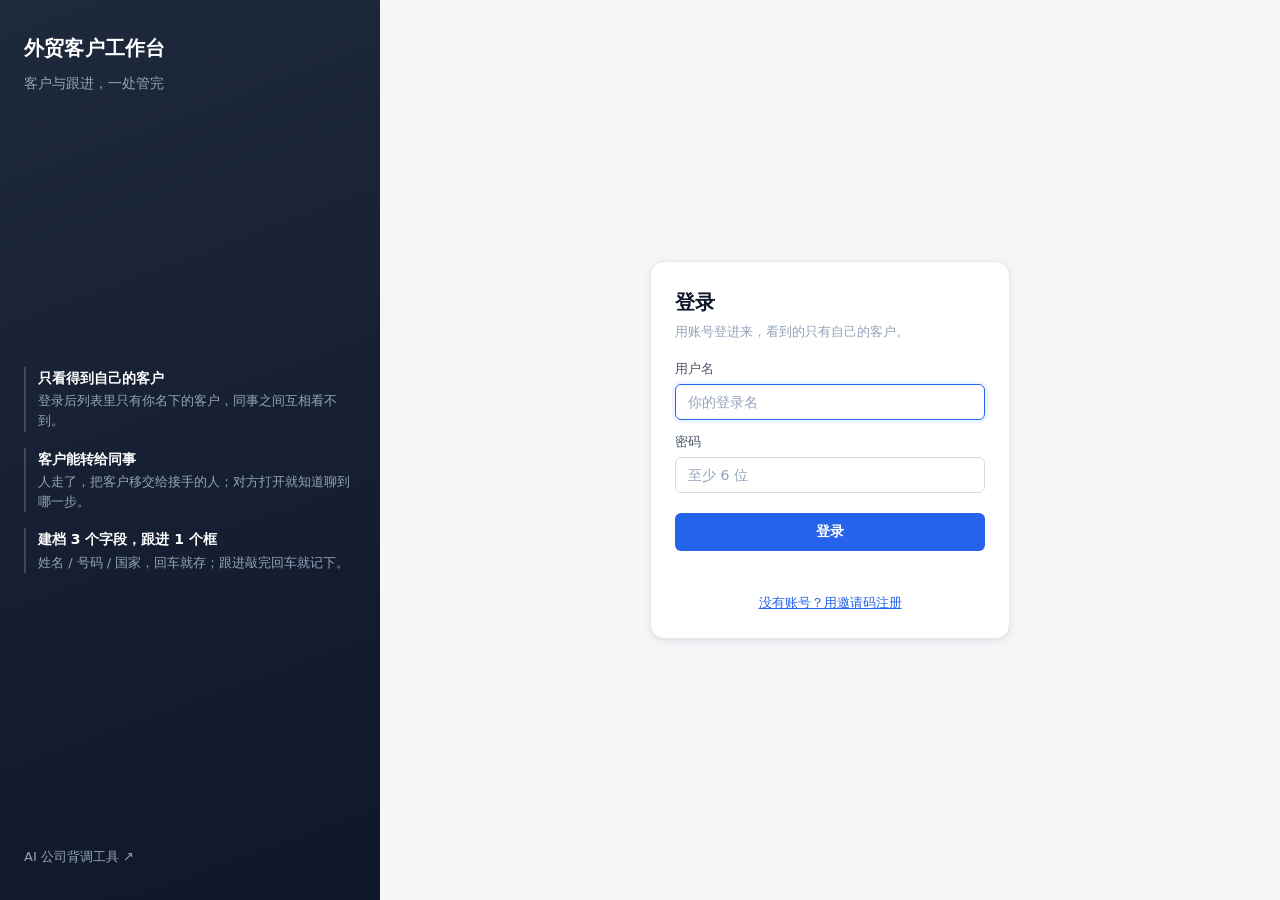
==== static/login.html @ 5c63f210 "feat: 独立登录页 + /app 服务端门禁，权限与移交补回归测试 - 新增 /login（login.html + login.js）：左门面 + 右表单，登录/注册切换，带 next 回跳 -" ====
<!DOCTYPE html>
<html lang="zh-CN">
<head>
<meta charset="UTF-8">
<meta name="viewport" content="width=device-width,initial-scale=1">
<title>登录 · 外贸客户工作台</title>
<link rel="stylesheet" href="/static/style.css">
</head>
<body class="auth-page">
<div class="auth-shell">

  <!-- 左：门面。说清这套系统给谁用、解决什么，登录页也是产品的一部分 -->
  <aside class="auth-side">
    <div>
      <span class="brand">外贸客户工作台</span>
      <p class="auth-tagline">客户与跟进，一处管完</p>
    </div>

    <ul class="auth-points">
      <li>
        <b>只看得到自己的客户</b>
        <span>登录后列表里只有你名下的客户，同事之间互相看不到。</span>
      </li>
      <li>
        <b>客户能转给同事</b>
        <span>人走了，把客户移交给接手的人；对方打开就知道聊到哪一步。</span>
      </li>
      <li>
        <b>建档 3 个字段，跟进 1 个框</b>
        <span>姓名 / 号码 / 国家，回车就存；跟进敲完回车就记下。</span>
      </li>
    </ul>

    <p class="auth-side-foot"><a href="/">AI 公司背调工具 ↗</a></p>
  </aside>

  <!-- 右：表单 -->
  <main class="auth-main">
    <form class="auth-card" id="authForm">
      <h1 id="authTitle">登录</h1>
      <p class="hint" id="authSub">用账号登进来，看到的只有自己的客户。</p>

      <label class="field">
        <span class="field-label">用户名</span>
        <input id="username" type="text" placeholder="你的登录名" autocomplete="username" required>
      </label>

      <label class="field">
        <span class="field-label">密码</span>
        <input id="password" type="password" placeholder="至少 6 位" autocomplete="current-password" required>
      </label>

      <label class="field" id="codeField" hidden>
        <span class="field-label">邀请码</span>
        <input id="code" type="text" placeholder="向管理员要" autocomplete="off">
      </label>

      <button id="submitAuth" type="submit">登录</button>
      <p id="authMsg" class="status" style="text-align:center"></p>
      <p class="hint auth-switch"><a href="#" id="toggleMode">没有账号？用邀请码注册</a></p>
    </form>
  </main>

</div>
<script src="/static/login.js"></script>
</body>
</html>
---- static/style.css ----
/* ============================================================
   设计底座（design tokens）
   颜色 / 间距 / 圆角 / 阴影 / 字号全走变量。
   以后调色只改这一处，不用全文件搜 hex 替换 —— 这就是"底座先行"的意义。
   ============================================================ */
:root {
  /* 颜色：语义键，不裸写 hex */
  --bg:            #f4f6f8;
  --surface:       #ffffff;
  --surface-2:     #f8fafc;
  --border:        #e6e8ec;
  --border-strong: #d7dbe2;

  --text:   #0f172a;   /* 主文字 */
  --text-2: #475569;   /* 次文字 */
  --text-3: #94a3b8;   /* 弱文字 */

  --primary:      #2563eb;
  --primary-ink:  #ffffff;
  --primary-soft: #eff6ff;

  --ok: #059669;  --ok-soft: #ecfdf5;
  --warn: #d97706; --warn-soft: #fffbeb;
  --danger: #dc2626; --danger-soft: #fef2f2;
  --src-ink: #4338ca; --src-soft: #eef2ff; --src-line: #e0e7ff;

  /* 顶栏（深色品牌带） */
  --appbar:     #0f172a;
  --appbar-2:   #1e293b;
  --appbar-ink: #e2e8f0;
  --appbar-dim: #94a3b8;

  /* 间距刻度：4 的倍数，别再随手写 margin */
  --sp-1: 4px; --sp-2: 8px; --sp-3: 12px; --sp-4: 16px; --sp-5: 24px; --sp-6: 32px;

  /* 圆角 / 阴影 / 字号 */
  --r-1: 6px; --r-2: 10px; --r-3: 14px;
  --sh-1: 0 1px 2px rgba(15, 23, 42, .06);
  --sh-2: 0 2px 8px rgba(15, 23, 42, .07), 0 1px 2px rgba(15, 23, 42, .04);
  --fs-1: 12px; --fs-2: 13px; --fs-3: 14px; --fs-4: 16px; --fs-5: 20px; --fs-6: 28px;
}

/* ---------------- 基础 ---------------- */
* { box-sizing: border-box; }

/* 兜底：hidden 属性靠浏览器默认的 display:none 生效，
   但只要作者给同一个元素写了 display:flex / grid，就会被盖掉 —— 那时元素明明有
   hidden 却照样显示。（这个坑真踩过：切换视图后两个视图同时显示。）
   所以这里显式声明一次，宁可用 !important。 */
[hidden] { display: none !important; }

body {
  margin: 0;
  font-family: "Microsoft YaHei", system-ui, -apple-system, "Segoe UI", sans-serif;
  background: var(--bg);
  color: var(--text);
  font-size: var(--fs-3);
  line-height: 1.6;
  -webkit-font-smoothing: antialiased;
}

.wrap { max-width: 1080px; margin: 0 auto; padding: var(--sp-5) var(--sp-4) var(--sp-6); }

h1 { font-size: var(--fs-5); margin: 0; letter-spacing: -.01em; }
h2 { font-size: var(--fs-4); margin: 0 0 var(--sp-3); }
.hint { color: var(--text-3); font-size: var(--fs-2); margin: 0; }
a { color: var(--primary); }

/* ---------------- 卡片 ---------------- */
.card {
  background: var(--surface);
  border: 1px solid var(--border);
  border-radius: var(--r-3);
  padding: var(--sp-4);
  margin-bottom: var(--sp-4);
  box-shadow: var(--sh-1);
}

/* ---------------- 表单 ---------------- */
input, select {
  width: 100%;
  padding: 9px var(--sp-3);
  margin-bottom: var(--sp-2);
  border: 1px solid var(--border-strong);
  border-radius: var(--r-1);
  font-size: var(--fs-3);
  font-family: inherit;
  color: var(--text);
  background: var(--surface);
  outline: none;
  transition: border-color .15s, box-shadow .15s;
}
input:focus, select:focus {
  border-color: var(--primary);
  box-shadow: 0 0 0 3px var(--primary-soft);
}
input::placeholder { color: var(--text-3); }

button {
  min-height: 38px;
  padding: 9px var(--sp-4);
  border: 0;
  border-radius: var(--r-1);
  background: var(--primary);
  color: var(--primary-ink);
  font-family: inherit;
  font-size: var(--fs-3);
  font-weight: 600;
  cursor: pointer;
  transition: filter .15s, background .15s;
}
button:hover { filter: brightness(1.06); }
button:disabled { opacity: .5; cursor: not-allowed; }
button.ghost { background: var(--surface); color: var(--text-2); border: 1px solid var(--border-strong); }
button.ghost:hover { background: var(--surface-2); color: var(--text); filter: none; }

.status { min-height: 18px; margin: var(--sp-2) 0 0; font-size: var(--fs-2); color: var(--primary); }

/* 背调结果正文 */
pre {
  white-space: pre-wrap;
  word-break: break-word;
  background: var(--surface-2);
  border: 1px solid var(--border);
  border-radius: var(--r-2);
  padding: var(--sp-3);
  margin: 0;
  font-family: inherit;
  font-size: var(--fs-2);
  color: var(--text-2);
}

/* ---------------- 顶栏：深色品牌带 ----------------
   作用有两个：给页面一个明确的"顶"，以及打破"整页一片浅灰"的单调。
   宽度铺满、内容与 .wrap 对齐，滚动时也始终在。 */
.appbar {
  position: sticky; top: 0; z-index: 10;
  background: linear-gradient(180deg, var(--appbar-2), var(--appbar));
  border-bottom: 1px solid rgba(255, 255, 255, .06);
}
.appbar-inner {
  max-width: 1080px; margin: 0 auto;
  padding: var(--sp-3) var(--sp-4);
  display: flex; align-items: center; justify-content: space-between; gap: var(--sp-4);
  flex-wrap: wrap;
}
.brand { color: #fff; font-size: var(--fs-4); font-weight: 700; letter-spacing: .01em; }
.appbar-right { display: flex; align-items: center; gap: var(--sp-3); }
.appbar-right a { color: var(--appbar-dim); font-size: var(--fs-2); text-decoration: none; }
.appbar-right a:hover { color: #fff; }
.who { font-size: var(--fs-2); color: var(--appbar-dim); }
button.ghost-dark {
  background: transparent; color: var(--appbar-ink);
  border: 1px solid rgba(255, 255, 255, .22);
}
button.ghost-dark:hover { background: rgba(255, 255, 255, .08); color: #fff; filter: none; }

/* 详情标题行 */
.head-row { display: flex; align-items: flex-start; justify-content: space-between; gap: var(--sp-3); }
.head-actions { display: flex; gap: var(--sp-2); flex: 0 0 auto; }

/* ---------------- 三栏外壳（工作台） ----------------
   左导航 / 中列表 / 右详情。屏幕两侧原来空着的地方，现在都有用了。
   宽度是流式的（不设 max-width）——所以宽屏上不会再留两条空白。 */
.shell { display: flex; min-height: 100vh; align-items: stretch; }

.sidebar {
  flex: 0 0 210px; width: 210px;
  background: linear-gradient(180deg, var(--appbar-2), var(--appbar));
  display: flex; flex-direction: column; gap: var(--sp-4);
  padding: var(--sp-4);
  position: sticky; top: 0; height: 100vh;
}
.sidebar .brand { color: #fff; font-size: var(--fs-4); font-weight: 700; }

.nav { display: flex; flex-direction: column; gap: 2px; flex: 1 1 auto; }
.nav-item {
  display: block; width: 100%; min-height: 0; text-align: left;
  padding: 9px var(--sp-3); border: 0; border-radius: var(--r-1);
  background: transparent; color: var(--appbar-dim);
  font-family: inherit; font-size: var(--fs-3); font-weight: 500;
  text-decoration: none; cursor: pointer;
}
.nav-item:hover { background: rgba(255, 255, 255, .07); color: #fff; filter: none; }
.nav-item.active { background: rgba(255, 255, 255, .14); color: #fff; }

.sidebar-foot {
  border-top: 1px solid rgba(255, 255, 255, .09);
  padding-top: var(--sp-3);
  display: flex; flex-direction: column; gap: var(--sp-2);
}

.content { flex: 1 1 auto; min-width: 0; padding: var(--sp-5); }
.view { display: flex; gap: var(--sp-4); align-items: flex-start; }
.pane-main { flex: 1 1 auto; min-width: 0; }
.pane-detail { flex: 0 0 392px; position: sticky; top: var(--sp-5); }

.section-title {
  font-size: var(--fs-2); color: var(--text-3); font-weight: 600;
  margin: var(--sp-3) 0 var(--sp-2); letter-spacing: .02em;
}

.file-input { padding: 6px; font-size: var(--fs-2); }
.file-list { list-style: none; padding: 0; margin: var(--sp-2) 0 0; }
.file-item {
  display: flex; align-items: center; gap: var(--sp-2);
  padding: var(--sp-2) 0; border-bottom: 1px dashed var(--border);
  font-size: var(--fs-2);
}
.file-item a { color: var(--primary); text-decoration: none; }
.file-item a:hover { text-decoration: underline; }
.file-size { color: var(--text-3); font-size: var(--fs-1); }

/* 窄屏：右侧详情落下来，别再挤 */
@media (max-width: 1120px) {
  .view { flex-direction: column; }
  .pane-detail { flex: 1 1 auto; position: static; width: 100%; }
}
button.danger { color: var(--danger); border-color: #fecaca; }
button.danger:hover { background: var(--danger-soft); color: var(--danger); filter: none; }

/* ---------------- 统计条（看板风的主角） ---------------- */
.stats {
  display: grid;
  grid-template-columns: repeat(auto-fit, minmax(148px, 1fr));
  gap: var(--sp-3);
  margin-bottom: var(--sp-4);
}
.stat {
  position: relative;
  overflow: hidden;
  background: var(--surface);
  border: 1px solid var(--border);
  border-radius: var(--r-3);
  padding: var(--sp-4) var(--sp-4) var(--sp-4) calc(var(--sp-4) + 6px);
  box-shadow: var(--sh-1);
}
/* 左侧一条细色条：指示这张卡属于哪一类。数据看板常用的克制手法 */
.stat::before {
  content: ""; position: absolute; left: 0; top: 0; bottom: 0; width: 3px;
  background: var(--border-strong);
}
.stat.brand::before { background: var(--primary); }
.stat.warn::before { background: var(--warn); }
.stat.ok::before { background: var(--ok); }
.stat-num {
  font-size: var(--fs-6); font-weight: 700; line-height: 1.15;
  letter-spacing: -.02em; font-variant-numeric: tabular-nums;
}
.stat-label { margin-top: var(--sp-1); font-size: var(--fs-2); color: var(--text-3); }
.stat.warn .stat-num { color: var(--warn); }
.stat.ok   .stat-num { color: var(--ok); }
.stat.brand .stat-num { color: var(--primary); }

/* ---------------- 布局 ---------------- */
.newrow { display: flex; gap: var(--sp-2); flex-wrap: wrap; }
.newrow input, .newrow select { flex: 1 1 170px; width: auto; margin-bottom: 0; }
.newrow button { flex: 0 0 auto; }

.split { display: flex; gap: var(--sp-4); align-items: flex-start; flex-wrap: wrap; }
.list-col { flex: 1 1 300px; }
.detail-col { flex: 2 1 400px; }

/* ---------------- 客户列表 ---------------- */
/* 列表里的搜索框：比表单框紧凑一点 */
.search { margin-bottom: var(--sp-3); padding: 7px var(--sp-3); font-size: var(--fs-2); }

.cust-list { list-style: none; padding: 0; margin: 0; }
.cust-item {
  padding: var(--sp-3);
  margin-bottom: var(--sp-2);
  border: 1px solid var(--border);
  border-radius: var(--r-2);
  background: var(--surface);
  cursor: pointer;
  transition: border-color .15s, background .15s, box-shadow .15s;
}
.cust-item:hover { border-color: var(--border-strong); background: var(--surface-2); }
.cust-item.active {
  border-color: var(--primary);
  background: var(--primary-soft);
  box-shadow: 0 0 0 3px rgba(37, 99, 235, .08);
}
.cust-name { font-size: var(--fs-3); font-weight: 600; }
.cust-meta {
  display: flex; gap: var(--sp-2); align-items: center; flex-wrap: wrap;
  margin-top: var(--sp-1); font-size: var(--fs-1); color: var(--text-3);
}

/* 标签 pill：以后哪里要"分类标记"都复用它 */
.tag {
  display: inline-block; padding: 1px 8px; border-radius: 999px;
  font-size: var(--fs-1); line-height: 1.7;
  background: var(--surface-2); color: var(--text-2); border: 1px solid var(--border);
}
.tag.src { background: var(--src-soft); color: var(--src-ink); border-color: var(--src-line); }
.tag.hot { background: var(--warn-soft); color: var(--warn); border-color: #fde68a; }

/* ---------------- 详情 ---------------- */
.detail-head { padding-bottom: var(--sp-3); border-bottom: 1px solid var(--border); margin-bottom: var(--sp-3); }
.fu-list { list-style: none; padding: 0; margin: var(--sp-3) 0 0; max-height: 320px; overflow: auto; }
.fu-item { padding: var(--sp-2) 0; border-bottom: 1px dashed var(--border); }
.fu-time { display: block; font-size: var(--fs-1); color: var(--text-3); }
.fu-content { font-size: var(--fs-3); white-space: pre-wrap; word-break: break-word; }

hr { border: 0; border-top: 1px solid var(--border); margin: var(--sp-4) 0; }

/* ---------------- 登录卡（门面页，单独多打磨） ---------------- */
.auth-card { max-width: 380px; margin: 7vh auto 0; padding: var(--sp-5); box-shadow: var(--sh-2); }
.auth-card h2 { text-align: center; font-size: var(--fs-5); margin-bottom: var(--sp-4); }

/* ---------------- 背调页的历史条目 ---------------- */
ul#history { list-style: none; padding: 0; }
.history-item {
  padding: var(--sp-2) 0; border-bottom: 1px dashed var(--border);
  font-size: var(--fs-2); cursor: pointer;
}
.history-item:hover { color: var(--primary); }

/* ---------------- 独立登录页（/login） ----------------
   左边是门面（深色，与工作台侧栏同一套色），右边是表单。
   说清"给谁用、解决什么"——登录页是第一印象，不该只是一张白卡。 */
.auth-shell { display: flex; min-height: 100vh; align-items: stretch; }

.auth-side {
  flex: 0 0 380px;
  padding: var(--sp-6) var(--sp-5);
  background: linear-gradient(160deg, var(--appbar-2), var(--appbar));
  color: var(--appbar-ink);
  display: flex; flex-direction: column; justify-content: space-between; gap: var(--sp-5);
}
.auth-side .brand { display: block; color: #fff; font-size: var(--fs-5); font-weight: 700; }
.auth-tagline { margin: var(--sp-2) 0 0; color: var(--appbar-dim); font-size: var(--fs-3); }

.auth-points {
  list-style: none; padding: 0; margin: 0;
  display: flex; flex-direction: column; gap: var(--sp-4);
}
.auth-points li {
  display: flex; flex-direction: column; gap: 2px;
  padding-left: var(--sp-3);
  border-left: 2px solid rgba(255, 255, 255, .18);
}
.auth-points b { color: #fff; font-size: var(--fs-3); font-weight: 600; }
.auth-points span { color: var(--appbar-dim); font-size: var(--fs-2); line-height: 1.55; }

.auth-side-foot { margin: 0; }
.auth-side-foot a { color: var(--appbar-dim); font-size: var(--fs-2); text-decoration: none; }
.auth-side-foot a:hover { color: #fff; }

.auth-main {
  flex: 1 1 auto; min-width: 0;
  display: flex; align-items: center; justify-content: center;
  padding: var(--sp-5);
}
.auth-card {
  width: 100%; max-width: 360px; margin: 0;
  background: var(--surface);
  border: 1px solid var(--border);
  border-radius: var(--r-3);
  padding: var(--sp-5);
  box-shadow: var(--sh-2);
}
.auth-card h1 { font-size: var(--fs-5); margin: 0 0 var(--sp-1); }
.auth-card #authSub { margin-bottom: var(--sp-4); }

.field { display: block; margin-bottom: var(--sp-3); }
.field-label { display: block; margin-bottom: var(--sp-1); color: var(--text-2); font-size: var(--fs-2); }
.field input { margin-bottom: 0; }

.auth-card button[type="submit"] { width: 100%; margin-top: var(--sp-2); }
.auth-switch { text-align: center; margin-top: var(--sp-4); }

/* 窄屏：门面收成一条标题带，别让表单沉到屏幕外 */
@media (max-width: 820px) {
  .auth-shell { flex-direction: column; }
  .auth-side { flex: 0 0 auto; padding: var(--sp-5) var(--sp-4); gap: var(--sp-2); }
  .auth-points, .auth-side-foot { display: none; }
  .auth-main { padding: var(--sp-4) var(--sp-4) var(--sp-6); align-items: flex-start; }
}
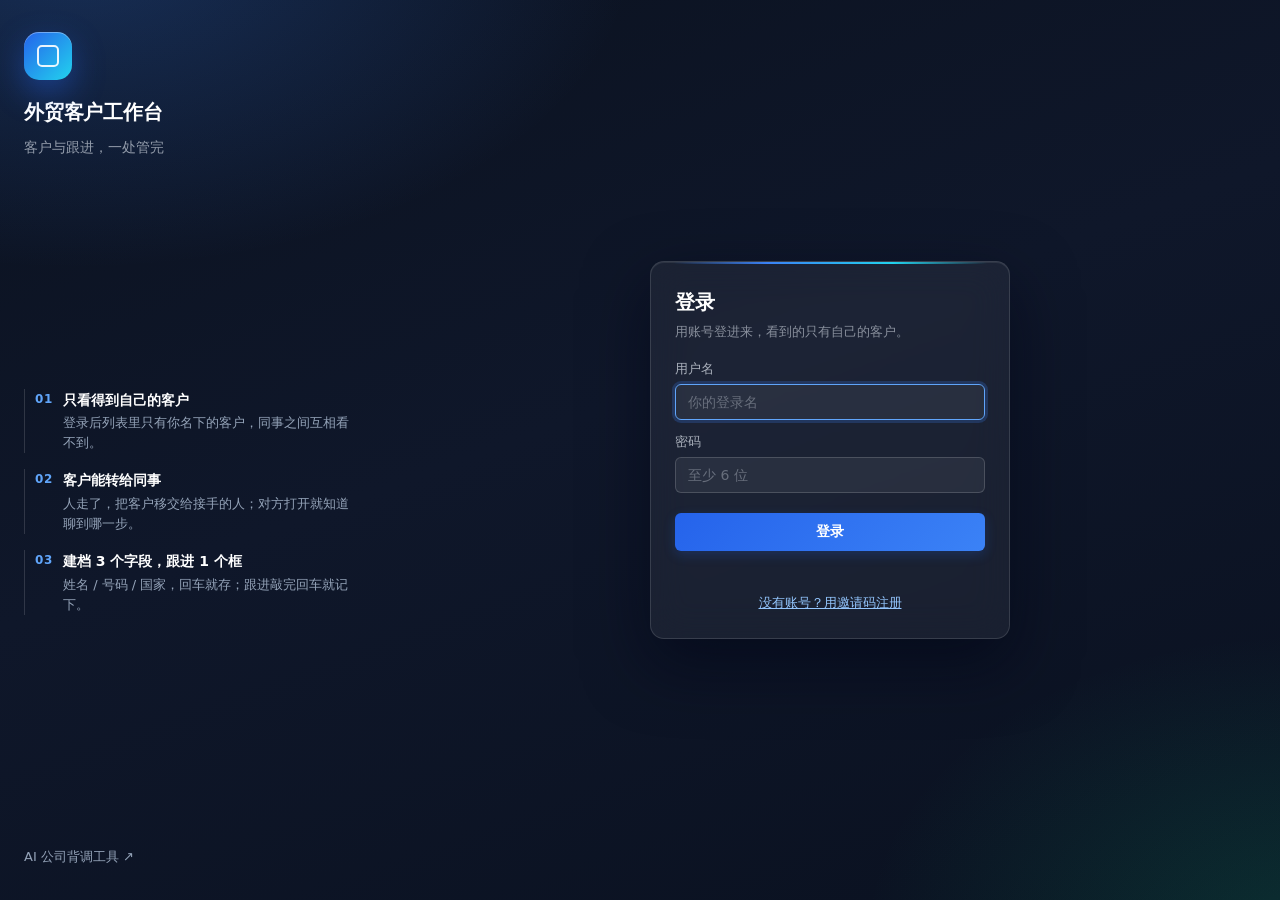
==== commit ac7f9202: "style: 视觉二次打磨——登录页品牌元素 + 详情栏配色分层 + 栏目主题色 - 登录页：加渐变品牌徽标；登录卡顶部一道蓝青渐变细光；三条卖点改成 01/02/03 编号（counter 生成，不" ====
--- a/static/login.html
+++ b/static/login.html
@@ -12,6 +12,7 @@
   <!-- 左：门面。说清这套系统给谁用、解决什么，登录页也是产品的一部分 -->
   <aside class="auth-side">
     <div>
+      <div class="auth-brand-mark"></div>
       <span class="brand">外贸客户工作台</span>
       <p class="auth-tagline">客户与跟进，一处管完</p>
     </div>
--- a/static/style.css
+++ b/static/style.css
@@ -23,6 +23,12 @@
   --warn: #d97706; --warn-soft: #fffbeb;
   --danger: #dc2626; --danger-soft: #fef2f2;
   --src-ink: #4338ca; --src-soft: #eef2ff; --src-line: #e0e7ff;
+
+  /* 浅描边：和上面的 -soft 底色配套（标签、危险按钮的边） */
+  --primary-line: #dbeafe;
+  --ok-line:      #a7f3d0;
+  --warn-line:    #fde68a;
+  --danger-line:  #fecaca;
 
   /* 顶栏（深色品牌带） */
   --appbar:     #0f172a;
@@ -216,7 +222,7 @@
   .view { flex-direction: column; }
   .pane-detail { flex: 1 1 auto; position: static; width: 100%; }
 }
-button.danger { color: var(--danger); border-color: #fecaca; }
+button.danger { color: var(--danger); border-color: var(--danger-line); }
 button.danger:hover { background: var(--danger-soft); color: var(--danger); filter: none; }
 
 /* ---------------- 统计条（看板风的主角） ---------------- */
@@ -294,7 +300,7 @@
   background: var(--surface-2); color: var(--text-2); border: 1px solid var(--border);
 }
 .tag.src { background: var(--src-soft); color: var(--src-ink); border-color: var(--src-line); }
-.tag.hot { background: var(--warn-soft); color: var(--warn); border-color: #fde68a; }
+.tag.hot { background: var(--warn-soft); color: var(--warn); border-color: var(--warn-line); }
 
 /* ---------------- 详情 ---------------- */
 .detail-head { padding-bottom: var(--sp-3); border-bottom: 1px solid var(--border); margin-bottom: var(--sp-3); }
@@ -378,3 +384,434 @@
   .auth-points, .auth-side-foot { display: none; }
   .auth-main { padding: var(--sp-4) var(--sp-4) var(--sp-6); align-items: flex-start; }
 }
+
+/* ---------------- 客户阶段（stage） ----------------
+   固定五档的语义配色：新线索=品牌蓝、已联系=靛、已报价=琥珀、成交=绿、流失=灰。
+   同一套 pill 复用 .tag（见上），这里只换颜色。 */
+.tag.stage { background: var(--surface-2); color: var(--text-2); border-color: var(--border); }
+.tag.stage.new { background: var(--primary-soft); color: var(--primary); border-color: var(--primary-line); }
+.tag.stage.contacted { background: var(--src-soft); color: var(--src-ink); border-color: var(--src-line); }
+.tag.stage.quoted { background: var(--warn-soft); color: var(--warn); border-color: var(--warn-line); }
+.tag.stage.won { background: var(--ok-soft); color: var(--ok); border-color: var(--ok-line); }
+.tag.stage.lost { background: var(--surface-2); color: var(--text-3); border-color: var(--border); }
+
+/* 列表工具条：搜索 + 阶段筛选 + 排序，一行放得下就一行 */
+.list-tools { display: flex; gap: var(--sp-2); flex-wrap: wrap; margin-bottom: var(--sp-3); }
+.list-tools .search { flex: 1 1 190px; margin-bottom: 0; }
+.tool-select {
+  flex: 0 0 auto; width: auto; min-width: 116px;
+  margin-bottom: 0; padding: 7px var(--sp-3); font-size: var(--fs-2);
+}
+
+/* 详情栏里的阶段下拉：改了立刻存，没有保存按钮 */
+.stage-row { display: flex; align-items: center; gap: var(--sp-2); margin-top: var(--sp-3); }
+.stage-label { flex: 0 0 auto; color: var(--text-3); font-size: var(--fs-2); }
+.stage-row select { width: auto; min-width: 150px; margin-bottom: 0; padding: 6px var(--sp-2); font-size: var(--fs-2); }
+
+/* ---------------- 话术库 ----------------
+   输入区 + 三组标签 chip + 模板卡片。和客户列表复用同一套卡片骨架。 */
+textarea {
+  width: 100%;
+  padding: 9px var(--sp-3);
+  border: 1px solid var(--border-strong);
+  border-radius: var(--r-1);
+  font-family: inherit;
+  font-size: var(--fs-3);
+  line-height: 1.6;
+  color: var(--text);
+  background: var(--surface);
+  outline: none;
+  resize: vertical;
+  transition: border-color .15s, box-shadow .15s;
+}
+textarea:focus { border-color: var(--primary); box-shadow: 0 0 0 3px var(--primary-soft); }
+textarea::placeholder { color: var(--text-3); }
+
+/* 标签选择器：三组各一行，chip 点一下切换 */
+.tag-picker { display: flex; flex-direction: column; gap: var(--sp-2); margin-bottom: var(--sp-3); }
+.tag-row { display: flex; align-items: center; gap: 6px; flex-wrap: wrap; }
+.tag-row-label { flex: 0 0 40px; font-size: var(--fs-1); color: var(--text-3); }
+.tag-chip {
+  min-height: 0;
+  padding: 3px 10px;
+  border-radius: 999px;
+  background: var(--surface-2);
+  color: var(--text-2);
+  border: 1px solid var(--border);
+  font-family: inherit;
+  font-size: var(--fs-1);
+  font-weight: 500;
+  cursor: pointer;
+  transition: background .12s, border-color .12s, color .12s;
+}
+.tag-chip:hover { background: var(--surface); border-color: var(--border-strong); filter: none; }
+.tag-chip.on { background: var(--primary-soft); color: var(--primary); border-color: var(--primary-line); }
+
+.tag-newrow { margin-bottom: 0; }
+.tag-newrow input { flex: 1 1 140px; margin-bottom: 0; }
+
+/* 模板卡片 */
+.tpl-item { cursor: default; }
+.tpl-item:hover { background: var(--surface); }
+.tpl-head { display: flex; align-items: baseline; justify-content: space-between; gap: var(--sp-3); }
+.tpl-body {
+  margin: var(--sp-2) 0 0;
+  font-size: var(--fs-2);
+  color: var(--text-2);
+  line-height: 1.6;
+  white-space: pre-wrap;
+  word-break: break-word;
+  display: -webkit-box;
+  -webkit-line-clamp: 3;
+  -webkit-box-orient: vertical;
+  overflow: hidden;
+}
+.tpl-actions { display: flex; gap: var(--sp-2); margin-top: var(--sp-2); }
+.tpl-actions button { min-height: 30px; padding: 4px var(--sp-3); font-size: var(--fs-2); }
+
+/* 生成话术的输出区：结果可编辑（人过一遍再发），复制按钮在下面 */
+.gen-out { margin-top: var(--sp-2); }
+.gen-out textarea { font-size: var(--fs-2); }
+
+/* 侧栏底部的构建版本号（用来判断「你跑的是哪一版」） */
+.build-tag { font-size: 11px; color: rgba(255, 255, 255, .32); letter-spacing: .02em; }
+
+/* ---------------- 未联系天数（列表与详情共用一句话） ---------------- */
+.contact-line { margin: var(--sp-2) 0 0; font-size: var(--fs-2); color: var(--text-2); }
+.cust-meta .contact, .contact { color: var(--text-3); }
+.contact.warn, .cust-meta .contact.warn { color: var(--warn); font-weight: 600; }
+
+/* ---------------- 左导航红点 ---------------- */
+.nav-item .badge {
+  display: inline-block; margin-left: 6px; min-width: 18px; padding: 0 5px;
+  border-radius: 999px; background: var(--danger); color: #fff;
+  font-size: 11px; line-height: 18px; text-align: center; vertical-align: middle;
+  font-weight: 600;
+}
+
+/* ---------------- 日历看板 ---------------- */
+.cal-head { display: flex; align-items: center; gap: var(--sp-2); margin-bottom: var(--sp-3); }
+.cal-head h2 { margin: 0; flex: 1 1 auto; }
+.cal-grid { display: grid; grid-template-columns: repeat(7, 1fr); gap: 6px; }
+.cal-cell {
+  position: relative; min-height: 62px; padding: 6px;
+  border: 1px solid var(--border); border-radius: var(--r-2);
+  background: var(--surface); color: var(--text);
+  font-family: inherit; font-size: var(--fs-3); text-align: left; cursor: pointer;
+  transition: border-color .12s, background .12s;
+}
+.cal-cell:hover { border-color: var(--border-strong); background: var(--surface-2); filter: none; }
+.cal-cell.empty { border: 0; background: transparent; cursor: default; pointer-events: none; }
+.cal-cell.today { border-color: var(--primary); }
+.cal-cell.selected { background: var(--primary-soft); border-color: var(--primary); }
+.cal-num { font-size: var(--fs-2); color: var(--text-2); }
+.cal-dot {
+  position: absolute; right: 6px; bottom: 6px;
+  min-width: 18px; padding: 0 5px; border-radius: 999px;
+  background: var(--danger); color: #fff; font-size: 11px; line-height: 18px;
+  text-align: center; font-weight: 600;
+}
+.rem-item.done { opacity: .6; }
+.rem-item.done .cust-name { text-decoration: line-through; }
+
+/* ---------------- 标签管理（删 / 合并） ---------------- */
+.tag-admin { display: flex; flex-direction: column; gap: var(--sp-2); margin-top: var(--sp-2); }
+.tag-admin-row { display: flex; align-items: center; gap: 6px; flex-wrap: wrap; }
+.tag-admin-item {
+  display: inline-flex; align-items: center; gap: 4px;
+  padding: 3px 8px; border: 1px solid var(--border); border-radius: var(--r-1);
+  background: var(--surface-2); font-size: var(--fs-2);
+}
+.tag-admin-item.off { opacity: .5; text-decoration: line-through; }
+.tag-admin-item b { color: var(--text-3); font-weight: 500; font-size: var(--fs-1); }
+.tag-merge-select {
+  width: auto; min-width: 74px; margin: 0; padding: 2px 4px;
+  font-size: var(--fs-1); border-radius: var(--r-1);
+}
+.tag-del { min-height: 24px; padding: 2px 6px; font-size: var(--fs-1); }
+
+/* ---------------- 产品自定义属性（键值对行） ---------------- */
+.attr-rows { display: flex; flex-direction: column; gap: var(--sp-2); margin-top: var(--sp-2); }
+.attr-row input { flex: 1 1 120px; margin-bottom: 0; }
+.attr-del { min-height: 34px; padding: 4px 10px; }
+#addAttr { margin-top: var(--sp-2); min-height: 32px; font-size: var(--fs-2); }
+
+/* ---------------- 客户列表：两栏 ----------------
+   左边「这是谁」，右边「多久没联系 / 跟进了几条」。
+   以前全堆在左边，一眼看不出重点，右侧对齐之后才好扫。 */
+.cust-row { display: flex; align-items: flex-start; justify-content: space-between; gap: var(--sp-3); }
+.cust-main { flex: 1 1 auto; min-width: 0; }
+.cust-side {
+  flex: 0 0 auto; display: flex; flex-direction: column; align-items: flex-end;
+  gap: 2px; text-align: right; white-space: nowrap;
+}
+.cust-fu { font-size: var(--fs-1); color: var(--text-3); }
+
+/* ---------------- 跟进条目：时间与操作一行，内容在下面 ---------------- */
+.fu-head { display: flex; align-items: center; justify-content: space-between; gap: var(--sp-2); }
+.fu-actions { display: flex; gap: 4px; flex: 0 0 auto; }
+.fu-btn { min-height: 22px; padding: 1px 8px; font-size: var(--fs-1); }
+.fu-edit { margin-top: var(--sp-2); }
+.fu-edit textarea { font-size: var(--fs-2); }
+.fu-edit-actions { display: flex; gap: var(--sp-2); margin-top: 4px; }
+.fu-edit-actions button { min-height: 28px; padding: 2px 12px; font-size: var(--fs-2); }
+
+/* 产品卡片的操作按钮靠右 */
+.prod-actions { margin-left: auto; display: flex; gap: 4px; }
+
+/* ---------------- 编辑客户资料（详情栏内联表单） ---------------- */
+.detail-edit {
+  margin-top: var(--sp-3); padding-top: var(--sp-3);
+  border-top: 1px dashed var(--border);
+}
+.detail-edit .newrow { margin-bottom: var(--sp-2); }
+.detail-edit input { margin-bottom: 0; }
+
+/* 智能体栏目：渠道卡片与额度行复用客户卡片骨架，这里只补一点间距 */
+#pvKey { font-family: inherit; }
+#limitList .cust-item { cursor: default; }
+#limitList input { max-width: 220px; margin-bottom: 0; }
+
+/* ============================================================
+   视觉升级（2026-10-17）：解决"登录页一片白"和"工作台太单薄"
+   原则：只加层次，不制造干扰。所有颜色仍走 :root 变量。
+   ============================================================ */
+
+/* 1. 工作台底色：两团极淡光晕 + 纵向渐变，空间有纵深 */
+body {
+  background:
+    radial-gradient(1100px 520px at 8% -8%, rgba(37, 99, 235, .07), transparent 62%),
+    radial-gradient(900px 460px at 100% 0%, rgba(5, 150, 105, .05), transparent 58%),
+    linear-gradient(180deg, #f8fafc 0%, #f1f5f9 100%);
+}
+/* 内容区铺一层几乎看不见的网格，卡片才"浮"得起来 */
+.content {
+  background-image:
+    linear-gradient(rgba(15, 23, 42, .022) 1px, transparent 1px),
+    linear-gradient(90deg, rgba(15, 23, 42, .022) 1px, transparent 1px);
+  background-size: 34px 34px;
+}
+
+/* 2. 卡片：悬停轻浮，别太抢 */
+.card { transition: box-shadow .18s ease, border-color .18s ease; }
+.card:hover { box-shadow: var(--sh-2); }
+
+/* 3. 统计卡：数字渐变 + 悬停上浮 */
+.stat { transition: transform .18s ease, box-shadow .18s ease; }
+.stat:hover { transform: translateY(-2px); box-shadow: var(--sh-2); }
+.stat.brand .stat-num {
+  background: linear-gradient(135deg, #2563eb, #38bdf8);
+  -webkit-background-clip: text; background-clip: text; color: transparent;
+}
+.stat.warn .stat-num {
+  background: linear-gradient(135deg, #d97706, #f59e0b);
+  -webkit-background-clip: text; background-clip: text; color: transparent;
+}
+.stat.ok .stat-num {
+  background: linear-gradient(135deg, #059669, #34d399);
+  -webkit-background-clip: text; background-clip: text; color: transparent;
+}
+
+/* 4. 客户卡片：左侧阶段色条（一眼看出进度），悬停轻推 */
+.cust-item { border-left: 3px solid var(--border); transition: transform .15s ease, border-color .15s ease, background .15s ease; }
+.cust-item:hover { transform: translateX(2px); }
+.cust-item.st-new { border-left-color: var(--primary); }
+.cust-item.st-contacted { border-left-color: #6366f1; }
+.cust-item.st-following { border-left-color: #0891b2; }
+.cust-item.st-quoted { border-left-color: var(--warn); }
+.cust-item.st-won { border-left-color: var(--ok); }
+.cust-item.st-lost { border-left-color: var(--border-strong); }
+
+/* 5. 详情栏：客户首字母头像 + 阶段色 */
+.detail-top { display: flex; align-items: center; gap: var(--sp-3); }
+.avatar {
+  width: 44px; height: 44px; flex: 0 0 auto;
+  border-radius: 50%; display: grid; place-items: center;
+  font-size: 17px; font-weight: 700; color: #fff;
+  background: linear-gradient(135deg, #3b82f6, #6366f1);
+  box-shadow: 0 4px 12px rgba(37, 99, 235, .28);
+}
+.avatar.st-contacted { background: linear-gradient(135deg, #6366f1, #818cf8); }
+.avatar.st-following { background: linear-gradient(135deg, #0891b2, #22d3ee); }
+.avatar.st-quoted { background: linear-gradient(135deg, #d97706, #fbbf24); box-shadow: 0 4px 12px rgba(217, 119, 6, .28); }
+.avatar.st-won { background: linear-gradient(135deg, #059669, #34d399); box-shadow: 0 4px 12px rgba(5, 150, 105, .28); }
+.avatar.st-lost { background: linear-gradient(135deg, #64748b, #94a3b8); box-shadow: none; }
+
+/* 6. 空状态：给个图形，别只留一行灰字 */
+.empty-state {
+  display: flex; flex-direction: column; align-items: center; justify-content: center;
+  gap: var(--sp-2); padding: var(--sp-6) var(--sp-4); color: var(--text-3);
+  font-size: var(--fs-2); text-align: center;
+}
+.empty-state .empty-icon {
+  width: 54px; height: 54px; border-radius: 16px; position: relative;
+  background: linear-gradient(135deg, #e0e7ff, #dbeafe);
+}
+.empty-state .empty-icon::after {
+  content: ""; position: absolute; inset: 14px;
+  border: 2px dashed #93c5fd; border-radius: 9px;
+}
+
+/* 7. 左导航：悬停位移 + 分组标题 */
+.nav-item { transition: background .15s ease, color .15s ease, transform .15s ease; }
+.nav-item:hover { transform: translateX(2px); }
+.nav-group {
+  margin: var(--sp-3) 0 2px; padding-left: 10px;
+  font-size: 11px; letter-spacing: .08em; color: rgba(255, 255, 255, .28);
+}
+
+/* ============ 登录页：整页深色，卡片毛玻璃（消除大片留白） ============ */
+.auth-page { background: #0a1120; }
+.auth-shell {
+  background:
+    radial-gradient(900px 520px at 6% -6%, rgba(59, 130, 246, .26), transparent 62%),
+    radial-gradient(760px 520px at 102% 104%, rgba(16, 185, 129, .18), transparent 58%),
+    linear-gradient(160deg, #0b1220 0%, #0f172a 46%, #0a1120 100%);
+}
+.auth-side, .auth-main { background: transparent; }
+.auth-card {
+  background: rgba(255, 255, 255, .055);
+  border: 1px solid rgba(255, 255, 255, .13);
+  -webkit-backdrop-filter: blur(18px); backdrop-filter: blur(18px);
+  box-shadow: 0 24px 64px rgba(2, 6, 23, .58), inset 0 1px 0 rgba(255, 255, 255, .08);
+  color: #e2e8f0;
+}
+.auth-card h1 { color: #fff; }
+.auth-card #authSub, .auth-card > .hint { color: rgba(226, 232, 240, .55); }
+.auth-card .field-label { color: rgba(226, 232, 240, .72); }
+.auth-card input {
+  background: rgba(255, 255, 255, .06);
+  border-color: rgba(255, 255, 255, .16);
+  color: #f1f5f9;
+}
+.auth-card input::placeholder { color: rgba(226, 232, 240, .34); }
+.auth-card input:focus { border-color: #60a5fa; box-shadow: 0 0 0 3px rgba(59, 130, 246, .22); }
+.auth-card button[type="submit"] {
+  background: linear-gradient(135deg, #2563eb, #3b82f6);
+  box-shadow: 0 8px 22px rgba(37, 99, 235, .35);
+}
+.auth-card .status { color: #93c5fd; }
+.auth-switch a { color: #93c5fd; }
+.auth-points li { border-left-color: rgba(255, 255, 255, .22); }
+
+/* 尊重系统"减少动效"设置 */
+@media (prefers-reduced-motion: reduce) {
+  .card, .stat, .cust-item, .nav-item { transition: none !important; }
+  .stat:hover, .cust-item:hover, .nav-item:hover { transform: none !important; }
+}
+
+/* 详情栏头部：头像 + 标题 + 操作按钮，防止标题被挤成竖排 */
+.detail-top { align-items: flex-start; }
+.detail-top .head-row { flex: 1 1 auto; min-width: 0; align-items: center; }
+.detail-top #dTitle { flex: 1 1 auto; min-width: 0; word-break: break-word; }
+.detail-top .head-actions { flex-wrap: wrap; justify-content: flex-end; }
+.head-actions button { min-height: 30px; padding: 4px 10px; font-size: var(--fs-2); }
+
+/* ============================================================
+   视觉二次打磨（2026-10-17）：加质感、加色系，但不牺牲可读性
+   ============================================================ */
+
+/* ---------- A. 登录页：品牌徽标 + 卡片顶光 + 卖点编号 ---------- */
+.auth-brand-mark {
+  width: 48px; height: 48px; border-radius: 15px; margin-bottom: var(--sp-4);
+  background: linear-gradient(135deg, #2563eb, #22d3ee);
+  box-shadow: 0 12px 32px rgba(37, 99, 235, .45), inset 0 1px 0 rgba(255, 255, 255, .35);
+  position: relative;
+}
+.auth-brand-mark::after {
+  content: ""; position: absolute; inset: 13px;
+  border: 2px solid rgba(255, 255, 255, .9); border-radius: 5px;
+}
+.auth-card { position: relative; overflow: hidden; }
+/* 卡片顶部一道细光，眼睛会先落在这里 */
+.auth-card::before {
+  content: ""; position: absolute; top: 0; left: 22px; right: 22px; height: 2px;
+  background: linear-gradient(90deg, transparent, #3b82f6 30%, #22d3ee 70%, transparent);
+}
+/* 三条卖点加编号，不再是纯文字块 */
+.auth-points { counter-reset: pt; }
+.auth-points li {
+  position: relative; padding-left: 38px;
+  border-left: 1px solid rgba(255, 255, 255, .14);
+}
+.auth-points li::before {
+  counter-increment: pt; content: "0" counter(pt);
+  position: absolute; left: 10px; top: 1px;
+  font-size: 12px; font-weight: 700; letter-spacing: .06em; color: #60a5fa;
+}
+.auth-side .brand { letter-spacing: -.01em; }
+.auth-tagline { color: rgba(226, 232, 240, .62); }
+
+/* ---------- B. 详情栏：把信息分出层次，不再一片灰 ---------- */
+#dTitle { color: var(--text); font-weight: 700; letter-spacing: -.015em; font-size: 19px; }
+#dMeta { color: var(--text-2); font-size: var(--fs-2); line-height: 1.75; }
+#dMeta b, #dMeta strong { color: var(--text); }
+.contact-line {
+  color: var(--text-2); font-weight: 600;
+  display: flex; align-items: center; gap: 6px; margin-top: 6px;
+}
+.contact-line::before {
+  content: ""; width: 6px; height: 6px; border-radius: 50%;
+  background: var(--primary); box-shadow: 0 0 0 3px rgba(37, 99, 235, .15);
+  flex: 0 0 auto;
+}
+/* 小节标题：左侧一根彩条 + 与主色同调，扫起来有节奏 */
+.section-title {
+  display: flex; align-items: center; gap: 7px;
+  color: var(--text-2); font-weight: 700; letter-spacing: .01em;
+  margin: var(--sp-4) 0 var(--sp-2);
+}
+.section-title::before {
+  content: ""; width: 3px; height: 13px; border-radius: 2px;
+  background: linear-gradient(180deg, var(--primary), #22d3ee);
+  flex: 0 0 auto;
+}
+/* 跟进记录：正文深、时间浅，hover 有回应 */
+.fu-content { color: var(--text); font-size: var(--fs-3); }
+.fu-time { color: var(--text-3); }
+.fu-item { padding: var(--sp-2) 6px; border-radius: var(--r-1); transition: background .15s ease; }
+.fu-item:hover { background: var(--surface-2); }
+/* 阶段下拉：加权重和色环，别像默认控件 */
+#dStage { font-weight: 600; color: var(--text); border-color: var(--border-strong); }
+.detail-head { padding-bottom: var(--sp-3); border-bottom: 1px solid var(--border); }
+
+/* ---------- C. 栏目主题色：每个入口一点自己的颜色 ---------- */
+.nav-item.active {
+  background: linear-gradient(90deg, rgba(59, 130, 246, .30), rgba(59, 130, 246, .04));
+  box-shadow: inset 2px 0 0 #3b82f6;
+}
+/* 各视图首卡标题左条跟着栏目走 */
+#viewCustomers .card h2::before { background: linear-gradient(180deg, #2563eb, #38bdf8); }
+#viewCalendar .card h2::before { background: linear-gradient(180deg, #0891b2, #22d3ee); }
+#viewTemplates .card h2::before { background: linear-gradient(180deg, #7c3aed, #a78bfa); }
+#viewProducts .card h2::before { background: linear-gradient(180deg, #d97706, #fbbf24); }
+#viewAi .card h2::before { background: linear-gradient(180deg, #059669, #34d399); }
+.view .card h2 {
+  display: flex; align-items: center; gap: 8px; font-weight: 700;
+}
+.view .card h2::before {
+  content: ""; width: 3px; height: 14px; border-radius: 2px;
+  background: linear-gradient(180deg, var(--primary), #22d3ee); flex: 0 0 auto;
+}
+/* 统计卡：顶部一层极淡的栏目色晕，卡片不再是纯白块 */
+.stat { background: linear-gradient(180deg, #fff, #fcfdff); }
+.stat.brand { box-shadow: 0 1px 2px rgba(37, 99, 235, .08), 0 8px 24px rgba(37, 99, 235, .06); }
+/* 表单区：输入框聚焦时的光更明显，操作有反馈 */
+input:focus, select:focus, textarea:focus {
+  box-shadow: 0 0 0 3px rgba(37, 99, 235, .14), 0 1px 2px rgba(37, 99, 235, .08);
+}
+/* 主按钮：渐变 + 阴影，点下去有回应 */
+button:not(.ghost):not(.tag-chip):not(.nav-item):not(.cal-cell) {
+  background: linear-gradient(135deg, #2563eb, #3b82f6);
+  box-shadow: 0 4px 12px rgba(37, 99, 235, .22);
+}
+button:not(.ghost):not(.tag-chip):not(.nav-item):not(.cal-cell):active { transform: translateY(1px); }
+
+/* 详情栏窄（392px）：标题独占一行，操作按钮换到下一行，别互相挤 */
+.detail-top { flex-wrap: wrap; }
+.detail-top .head-row { flex-wrap: wrap; row-gap: 6px; }
+.detail-top #dTitle {
+  white-space: nowrap; overflow: hidden; text-overflow: ellipsis;
+  flex: 1 1 auto; min-width: 0;
+}
+.detail-top .head-actions { width: 100%; justify-content: flex-start; margin-top: 8px; }
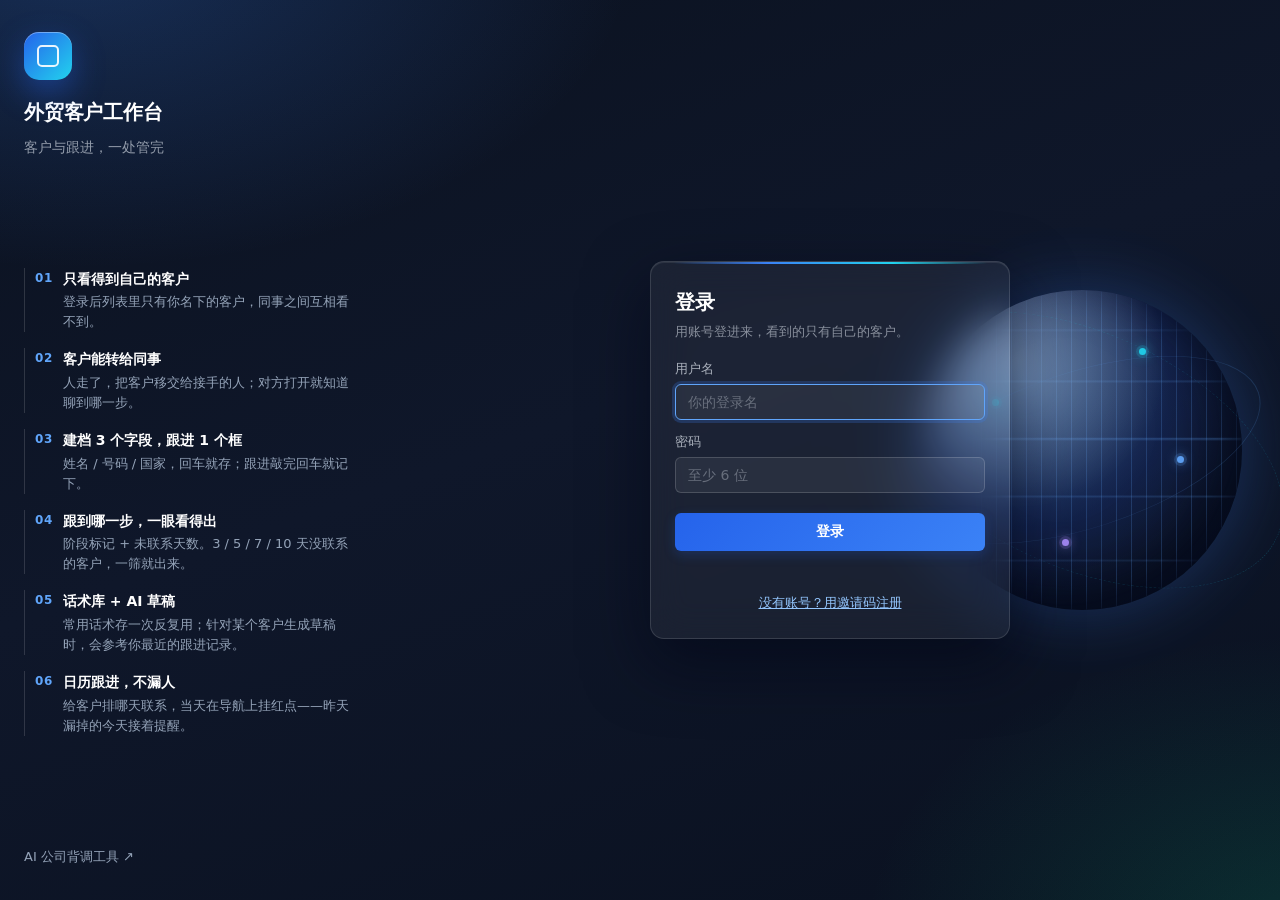
==== commit 528b0190: "style: 登录页加 6 条卖点 + 动态地球；详情栏资料框改信息卡配色 - 登录页卖点从 3 条扩到 6 条，覆盖阶段/未联系天数、话术库+AI 草稿、日历红点提醒 - 新增动态地球（纯 CSS：" ====
--- a/static/login.html
+++ b/static/login.html
@@ -29,6 +29,18 @@
       <li>
         <b>建档 3 个字段，跟进 1 个框</b>
         <span>姓名 / 号码 / 国家，回车就存；跟进敲完回车就记下。</span>
+      </li>
+      <li>
+        <b>跟到哪一步，一眼看得出</b>
+        <span>阶段标记 + 未联系天数。3 / 5 / 7 / 10 天没联系的客户，一筛就出来。</span>
+      </li>
+      <li>
+        <b>话术库 + AI 草稿</b>
+        <span>常用话术存一次反复用；针对某个客户生成草稿时，会参考你最近的跟进记录。</span>
+      </li>
+      <li>
+        <b>日历跟进，不漏人</b>
+        <span>给客户排哪天联系，当天在导航上挂红点——昨天漏掉的今天接着提醒。</span>
       </li>
     </ul>
 
@@ -62,7 +74,21 @@
     </form>
   </main>
 
+  <!-- 动态地球：全球业务的视觉符号。纯 CSS 绘制 + 旋转，不引第三方库 -->
+  <div class="auth-globe" aria-hidden="true">
+    <div class="globe-core"></div>
+    <div class="globe-grid"></div>
+    <div class="globe-shine"></div>
+    <div class="orbit orbit-a"></div>
+    <div class="orbit orbit-b"></div>
+    <span class="globe-node node-a"></span>
+    <span class="globe-node node-b"></span>
+    <span class="globe-node node-c"></span>
+    <span class="globe-node node-d"></span>
+  </div>
+
 </div>
 <script src="/static/login.js"></script>
 </body>
 </html>
+
--- a/static/style.css
+++ b/static/style.css
@@ -815,3 +815,92 @@
   flex: 1 1 auto; min-width: 0;
 }
 .detail-top .head-actions { width: 100%; justify-content: flex-start; margin-top: 8px; }
+
+/* ============================================================
+   登录页动态地球（纯 CSS，无第三方库）+ 详情栏资料框配色
+   ============================================================ */
+.auth-shell { position: relative; overflow: hidden; }
+.auth-card { position: relative; z-index: 1; }
+
+.auth-globe {
+  position: absolute; right: 3vw; top: 50%; transform: translateY(-50%);
+  width: 320px; height: 320px; pointer-events: none; z-index: 0; opacity: .95;
+}
+.globe-core {
+  position: absolute; inset: 0; border-radius: 50%;
+  background: radial-gradient(circle at 32% 28%,
+    rgba(96, 165, 250, .55), rgba(30, 58, 138, .38) 46%, rgba(8, 18, 40, .12) 74%);
+  box-shadow: inset -20px -20px 54px rgba(2, 6, 23, .7), 0 0 70px rgba(59, 130, 246, .3);
+}
+/* 经线：竖条纹 + 圆形裁剪 + 自转 */
+.globe-grid {
+  position: absolute; inset: 0; border-radius: 50%; overflow: hidden;
+  background: repeating-linear-gradient(90deg,
+    transparent 0 14px, rgba(96, 165, 250, .22) 14px 15px);
+  animation: globe-spin 26s linear infinite;
+  -webkit-mask-image: radial-gradient(circle, #000 60%, transparent 76%);
+  mask-image: radial-gradient(circle, #000 60%, transparent 76%);
+}
+/* 纬线：几道横向弧 */
+.globe-grid::after {
+  content: ""; position: absolute; inset: 0; border-radius: 50%;
+  background:
+    linear-gradient(transparent 46%, rgba(96, 165, 250, .30) 46.5%, transparent 47.2%),
+    linear-gradient(transparent 28%, rgba(96, 165, 250, .18) 28.5%, transparent 29.2%),
+    linear-gradient(transparent 64%, rgba(96, 165, 250, .18) 64.5%, transparent 65.2%),
+    linear-gradient(transparent 12%, rgba(96, 165, 250, .12) 12.5%, transparent 13.2%),
+    linear-gradient(transparent 84%, rgba(96, 165, 250, .12) 84.5%, transparent 85.2%);
+}
+.globe-shine {
+  position: absolute; inset: 0; border-radius: 50%;
+  background: radial-gradient(circle at 30% 22%, rgba(255, 255, 255, .30), transparent 44%);
+}
+.orbit { position: absolute; inset: -26px; border-radius: 50%; border: 1px solid rgba(96, 165, 250, .18); }
+.orbit-a { transform: rotate(-18deg) scaleY(.42); animation: orbit-a 34s linear infinite; }
+.orbit-b {
+  inset: -54px; transform: rotate(24deg) scaleY(.55);
+  border-style: dashed; border-color: rgba(34, 211, 238, .16);
+  animation: orbit-b 46s linear infinite reverse;
+}
+.globe-node {
+  position: absolute; width: 7px; height: 7px; border-radius: 50%;
+  background: #22d3ee;
+  box-shadow: 0 0 0 3px rgba(34, 211, 238, .18), 0 0 12px rgba(34, 211, 238, .85);
+  animation: node-pulse 3.2s ease-in-out infinite;
+}
+.node-a { left: 22%; top: 34%; }
+.node-b { right: 18%; top: 52%; background: #60a5fa; box-shadow: 0 0 0 3px rgba(96, 165, 250, .18), 0 0 12px rgba(96, 165, 250, .85); animation-delay: .8s; }
+.node-c { left: 44%; bottom: 20%; background: #a78bfa; box-shadow: 0 0 0 3px rgba(167, 139, 250, .18), 0 0 12px rgba(167, 139, 250, .85); animation-delay: 1.6s; }
+.node-d { right: 30%; top: 18%; animation-delay: 2.4s; }
+
+@keyframes globe-spin { to { transform: rotate(360deg); } }
+@keyframes orbit-a { to { transform: rotate(342deg) scaleY(.42); } }
+@keyframes orbit-b { to { transform: rotate(384deg) scaleY(.55); } }
+@keyframes node-pulse {
+  0%, 100% { opacity: .5; transform: scale(.9); }
+  50% { opacity: 1; transform: scale(1.18); }
+}
+/* 窄屏收起地球，别和表单抢地方 */
+@media (max-width: 1180px) { .auth-globe { display: none; } }
+@media (prefers-reduced-motion: reduce) {
+  .globe-grid, .orbit, .globe-node { animation: none !important; }
+}
+
+/* ---------- 详情栏「客户资料」框：给个浅蓝渐变底，像个信息卡 ---------- */
+.detail-head {
+  background: linear-gradient(135deg, #f7faff 0%, #eef4ff 55%, #e9f1ff 100%);
+  border: 1px solid #e0e9ff;
+  border-radius: var(--r-3);
+  padding: var(--sp-3) var(--sp-3) var(--sp-2);
+  box-shadow: inset 0 1px 0 rgba(255, 255, 255, .9), 0 2px 12px rgba(37, 99, 235, .06);
+  margin-bottom: var(--sp-3);
+}
+/* 阶段行也做成一个浅色块，和资料区呼应 */
+.stage-row {
+  background: rgba(255, 255, 255, .78);
+  border: 1px solid rgba(37, 99, 235, .12);
+  border-radius: var(--r-2);
+  padding: 6px 10px;
+  margin-top: var(--sp-2);
+}
+.stage-label { color: var(--primary); font-weight: 700; }
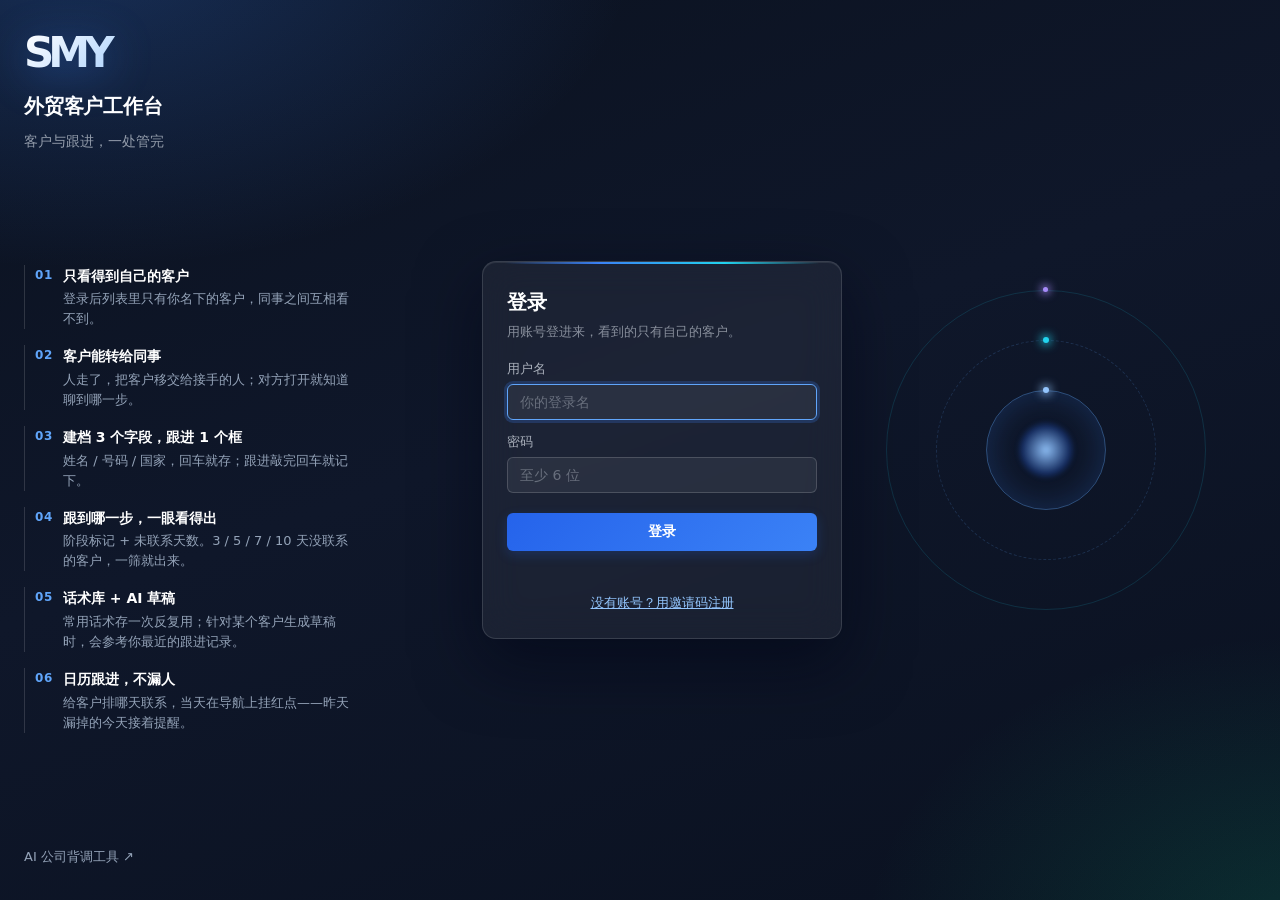
==== commit 6e6511e6: "feat: SMY 连写 logo + 同心光环；静态资源改长期缓存（性能） 视觉： - 品牌徽标换成 SMY 三字母连写（负字距 + 白青渐变 + 投影） - 地球换成同心光环：三圈不同透明度 + " ====
--- a/static/login.html
+++ b/static/login.html
@@ -12,7 +12,7 @@
   <!-- 左：门面。说清这套系统给谁用、解决什么，登录页也是产品的一部分 -->
   <aside class="auth-side">
     <div>
-      <div class="auth-brand-mark"></div>
+      <div class="auth-logo" aria-label="SMY">SMY</div>
       <span class="brand">外贸客户工作台</span>
       <p class="auth-tagline">客户与跟进，一处管完</p>
     </div>
@@ -74,17 +74,16 @@
     </form>
   </main>
 
-  <!-- 动态地球：全球业务的视觉符号。纯 CSS 绘制 + 旋转，不引第三方库 -->
-  <div class="auth-globe" aria-hidden="true">
-    <div class="globe-core"></div>
-    <div class="globe-grid"></div>
-    <div class="globe-shine"></div>
-    <div class="orbit orbit-a"></div>
-    <div class="orbit orbit-b"></div>
-    <span class="globe-node node-a"></span>
-    <span class="globe-node node-b"></span>
-    <span class="globe-node node-c"></span>
-    <span class="globe-node node-d"></span>
+  <!-- 同心光环：比地球更克制，也有"信号/连接"的意思。纯 CSS，无第三方库 -->
+  <div class="auth-orbit" aria-hidden="true">
+    <div class="ring ring-1"></div>
+    <div class="ring ring-2"></div>
+    <div class="ring ring-3"></div>
+    <div class="core-glow"></div>
+    <div class="spinner spin-1"><i></i></div>
+    <div class="spinner spin-2"><i></i></div>
+    <div class="spinner spin-3"><i></i></div>
+  </div>
   </div>
 
 </div>
--- a/static/style.css
+++ b/static/style.css
@@ -904,3 +904,69 @@
   margin-top: var(--sp-2);
 }
 .stage-label { color: var(--primary); font-weight: 700; }
+
+/* 登录页：给地球留出右侧空间，别和登录卡在几何上重叠
+   （实测 1440 宽下重叠 13px、1280 下 49px——卡片 z-index 高看不出来，但窄屏会显脏） */
+@media (min-width: 1181px) {
+  .auth-main { padding-right: 360px; }
+}
+
+/* ============================================================
+   SMY 连写 logo + 同心光环（替换掉那个不像样的地球）
+   ============================================================ */
+.auth-logo {
+  font-family: "Segoe UI", system-ui, sans-serif;
+  font-size: 42px; font-weight: 900; line-height: 1;
+  letter-spacing: -.14em;                    /* 三个字母紧贴成一组 */
+  padding-right: .12em;                      /* 补偿负字距把右侧裁掉 */
+  margin-bottom: var(--sp-4);
+  background: linear-gradient(135deg, #ffffff 0%, #93c5fd 48%, #22d3ee 100%);
+  -webkit-background-clip: text; background-clip: text; color: transparent;
+  filter: drop-shadow(0 8px 22px rgba(59, 130, 246, .45));
+}
+
+.auth-orbit {
+  position: absolute; right: 5vw; top: 50%; transform: translateY(-50%);
+  width: 340px; height: 340px; pointer-events: none; z-index: 0;
+}
+.ring {
+  position: absolute; left: 50%; top: 50%; border-radius: 50%;
+  transform: translate(-50%, -50%);
+  border: 1px solid rgba(96, 165, 250, .22);
+}
+.ring-1 {
+  width: 120px; height: 120px; border-color: rgba(96, 165, 250, .38);
+  box-shadow: inset 0 0 34px rgba(59, 130, 246, .22);
+}
+.ring-2 { width: 220px; height: 220px; border-style: dashed; border-color: rgba(96, 165, 250, .18); }
+.ring-3 { width: 320px; height: 320px; border-color: rgba(34, 211, 238, .14); }
+
+.core-glow {
+  position: absolute; left: 50%; top: 50%; width: 58px; height: 58px;
+  transform: translate(-50%, -50%); border-radius: 50%;
+  background: radial-gradient(circle, rgba(147, 197, 253, .95), rgba(37, 99, 235, .28) 58%, transparent 72%);
+  filter: blur(2px);
+  animation: core-pulse 4s ease-in-out infinite;
+}
+.spinner {
+  position: absolute; left: 50%; top: 50%; border-radius: 50%;
+  transform: translate(-50%, -50%);
+}
+.spin-1 { width: 120px; height: 120px; animation: ring-spin 8s linear infinite; }
+.spin-2 { width: 220px; height: 220px; animation: ring-spin 14s linear infinite reverse; }
+.spin-3 { width: 320px; height: 320px; animation: ring-spin 22s linear infinite; }
+.spinner i {
+  position: absolute; left: 50%; top: -3px; width: 6px; height: 6px; margin-left: -3px;
+  border-radius: 50%; background: #93c5fd;
+  box-shadow: 0 0 10px 2px rgba(147, 197, 253, .85);
+}
+.spin-2 i { background: #22d3ee; box-shadow: 0 0 10px 2px rgba(34, 211, 238, .85); }
+.spin-3 i { background: #a78bfa; box-shadow: 0 0 9px 2px rgba(167, 139, 250, .85); width: 5px; height: 5px; }
+
+@keyframes ring-spin { to { transform: translate(-50%, -50%) rotate(360deg); } }
+@keyframes core-pulse {
+  0%, 100% { opacity: .72; transform: translate(-50%, -50%) scale(.92); }
+  50% { opacity: 1; transform: translate(-50%, -50%) scale(1.07); }
+}
+@media (max-width: 1180px) { .auth-orbit { display: none; } }
+@media (prefers-reduced-motion: reduce) { .spinner, .core-glow { animation: none !important; } }
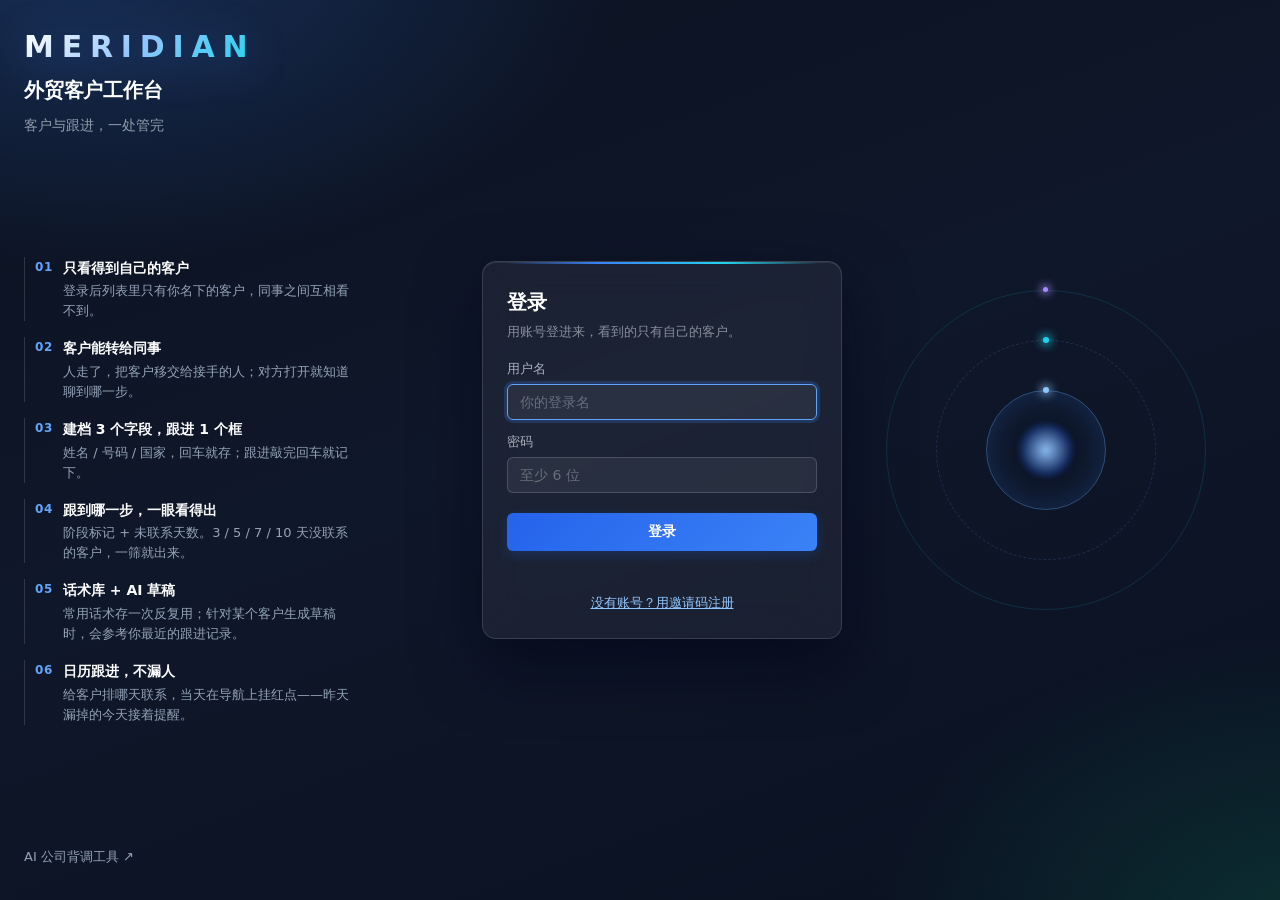
==== commit f80f83ed: "feat: 品牌定名 Meridian，背调页并入 V2 同构外壳（仍公开免登录） - 背调页 / 改用左导航 + 内容区外壳，和 /app 同一套（.shell/.sidebar/.content）" ====
--- a/static/login.html
+++ b/static/login.html
@@ -3,7 +3,7 @@
 <head>
 <meta charset="UTF-8">
 <meta name="viewport" content="width=device-width,initial-scale=1">
-<title>登录 · 外贸客户工作台</title>
+<title>登录 · Meridian</title>
 <link rel="stylesheet" href="/static/style.css">
 </head>
 <body class="auth-page">
@@ -12,7 +12,7 @@
   <!-- 左：门面。说清这套系统给谁用、解决什么，登录页也是产品的一部分 -->
   <aside class="auth-side">
     <div>
-      <div class="auth-logo" aria-label="SMY">SMY</div>
+      <div class="auth-logo" aria-label="Meridian">MERIDIAN</div>
       <span class="brand">外贸客户工作台</span>
       <p class="auth-tagline">客户与跟进，一处管完</p>
     </div>
@@ -84,7 +84,6 @@
     <div class="spinner spin-2"><i></i></div>
     <div class="spinner spin-3"><i></i></div>
   </div>
-  </div>
 
 </div>
 <script src="/static/login.js"></script>
--- a/static/style.css
+++ b/static/style.css
@@ -912,14 +912,17 @@
 }
 
 /* ============================================================
-   SMY 连写 logo + 同心光环（替换掉那个不像样的地球）
+   Meridian 字标 + 同心光环
+   SMY 那版是三个字母硬挤成一组，看不出是个名字。现在换成：
+   小字号、宽字距的大写罗马字 —— 高端感来自留白与对齐，不来自字大。
    ============================================================ */
 .auth-logo {
   font-family: "Segoe UI", system-ui, sans-serif;
-  font-size: 42px; font-weight: 900; line-height: 1;
-  letter-spacing: -.14em;                    /* 三个字母紧贴成一组 */
-  padding-right: .12em;                      /* 补偿负字距把右侧裁掉 */
-  margin-bottom: var(--sp-4);
+  font-size: 30px; font-weight: 700; line-height: 1;
+  letter-spacing: .26em;                     /* 拉开字距，读出「品牌」而不是「缩写」 */
+  padding-right: .1em;                       /* 补偿字距把右侧裁掉 */
+  margin-bottom: var(--sp-3);
+  width: fit-content;
   background: linear-gradient(135deg, #ffffff 0%, #93c5fd 48%, #22d3ee 100%);
   -webkit-background-clip: text; background-clip: text; color: transparent;
   filter: drop-shadow(0 8px 22px rgba(59, 130, 246, .45));
@@ -970,3 +973,28 @@
 }
 @media (max-width: 1180px) { .auth-orbit { display: none; } }
 @media (prefers-reduced-motion: reduce) { .spinner, .core-glow { animation: none !important; } }
+
+/* ============================================================
+   品牌字标（侧栏 / 顶栏通用）：MERIDIAN + 一行中文副标
+   两行都靠字距对齐，读起来像一个牌子而不是一句标题。
+   ============================================================ */
+.brandmark { display: flex; flex-direction: column; gap: 4px; }
+.brandmark-word {
+  font-family: "Segoe UI", system-ui, sans-serif;
+  font-size: 15px; font-weight: 700; line-height: 1.15;
+  letter-spacing: .24em; text-indent: .02em;
+  color: #fff;
+}
+.brandmark-sub {
+  font-size: 10px; line-height: 1.5; letter-spacing: .26em;
+  color: rgba(226, 232, 240, .40);
+}
+
+/* ============================================================
+   背调页（/）：外壳与工作台同构（左导航 + 内容区），
+   内容收窄到 900 —— 背调结果是一长篇文字，行太长就读不动了。
+   ============================================================ */
+.page-narrow { max-width: 900px; }
+.page-head { margin-bottom: var(--sp-4); }
+.page-head h1 { font-size: var(--fs-6); letter-spacing: -.02em; margin-bottom: var(--sp-1); }
+.page-head .hint { max-width: 640px; }
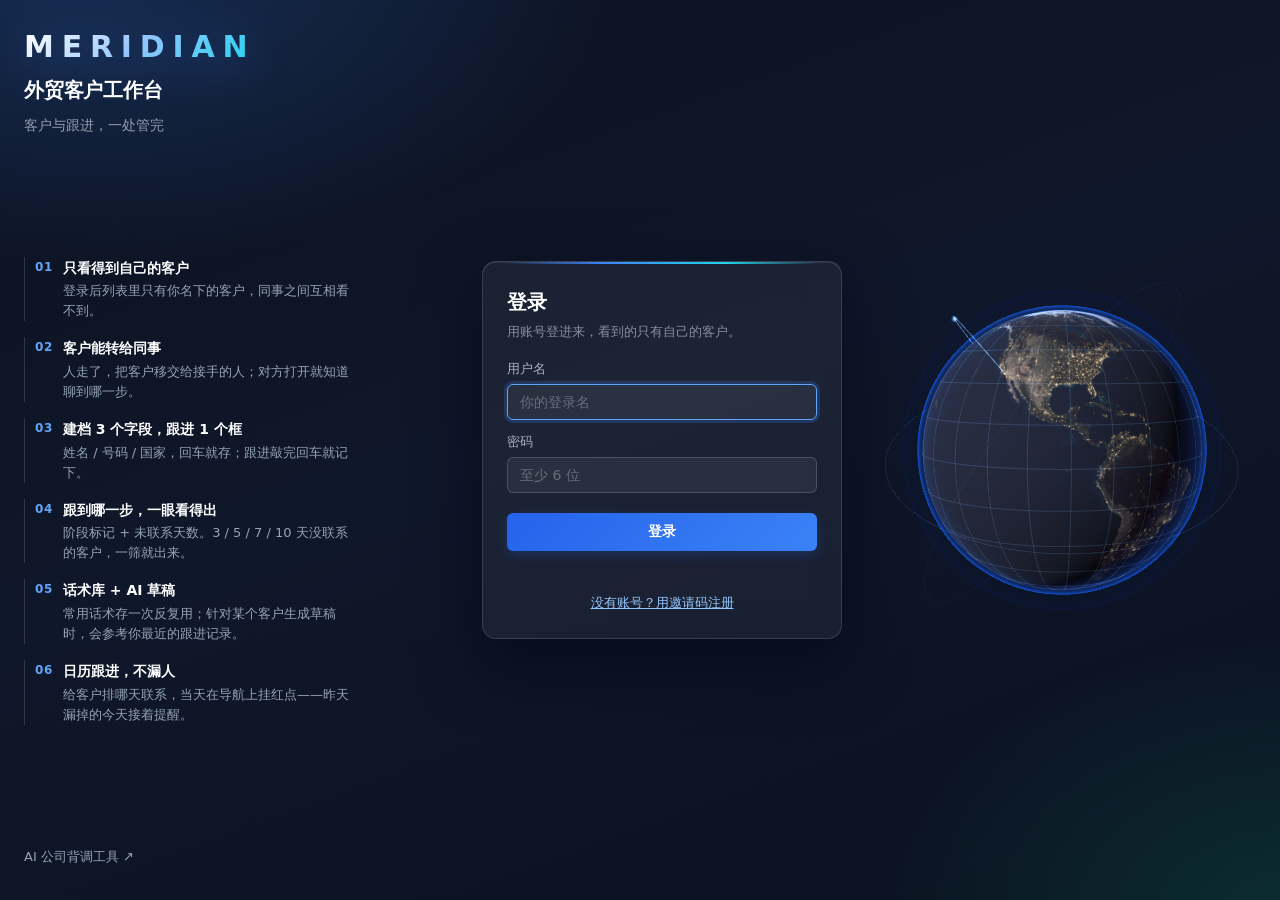
==== commit a35219c3: "feat: 登录页蓝色 3D 地球（three.js 本地 vendor + 本地贴图，可拖拽/缩放/点击） - static/globe.js：球体 + 大气 fresnel + 经纬网 + 两条轨" ====
--- a/static/login.html
+++ b/static/login.html
@@ -74,7 +74,10 @@
     </form>
   </main>
 
-  <!-- 同心光环：比地球更克制，也有"信号/连接"的意思。纯 CSS，无第三方库 -->
+  <!-- 蓝色地球：three.js（vendor 在本地，无 CDN 依赖），拖拽旋转 / 滚轮缩放 / 点击涟漪 -->
+  <div id="globe" aria-hidden="true"></div>
+
+  <!-- 兜底光环：WebGL 或纹理不可用时显示，纯 CSS，无第三方库 -->
   <div class="auth-orbit" aria-hidden="true">
     <div class="ring ring-1"></div>
     <div class="ring ring-2"></div>
@@ -86,6 +89,15 @@
   </div>
 
 </div>
+<script type="importmap">
+{
+  "imports": {
+    "three": "/static/vendor/three.module.js",
+    "orbit-controls": "/static/vendor/OrbitControls.js"
+  }
+}
+</script>
+<script type="module" src="/static/globe.js"></script>
 <script src="/static/login.js"></script>
 </body>
 </html>
--- a/static/style.css
+++ b/static/style.css
@@ -998,3 +998,25 @@
 .page-head { margin-bottom: var(--sp-4); }
 .page-head h1 { font-size: var(--fs-6); letter-spacing: -.02em; margin-bottom: var(--sp-1); }
 .page-head .hint { max-width: 640px; }
+
+/* ============================================================
+   登录页蓝色地球（three.js）
+   位置放在右侧空地，尺寸随窗口走：1181px 以上才出现，
+   30vw 保证在 1440 / 1280 两档都不会压到中间的登录卡。
+   ============================================================ */
+#globe {
+  position: absolute; right: 2vw; top: 50%; transform: translateY(-50%);
+  width: clamp(300px, 30vw, 460px); aspect-ratio: 1 / 1;
+  z-index: 0; opacity: 0;
+  transition: opacity 1.1s cubic-bezier(.22,.61,.36,1);
+  touch-action: none;
+}
+#globe.live { opacity: 1; }
+#globe canvas { display: block; width: 100% !important; height: 100% !important; cursor: grab; }
+#globe canvas:active { cursor: grabbing; }
+/* 地球起来了就把兜底光环撤掉，两者不叠在一起 */
+.has-globe .auth-orbit { display: none; }
+
+@media (max-width: 1180px) {
+  #globe { display: none; }
+}
